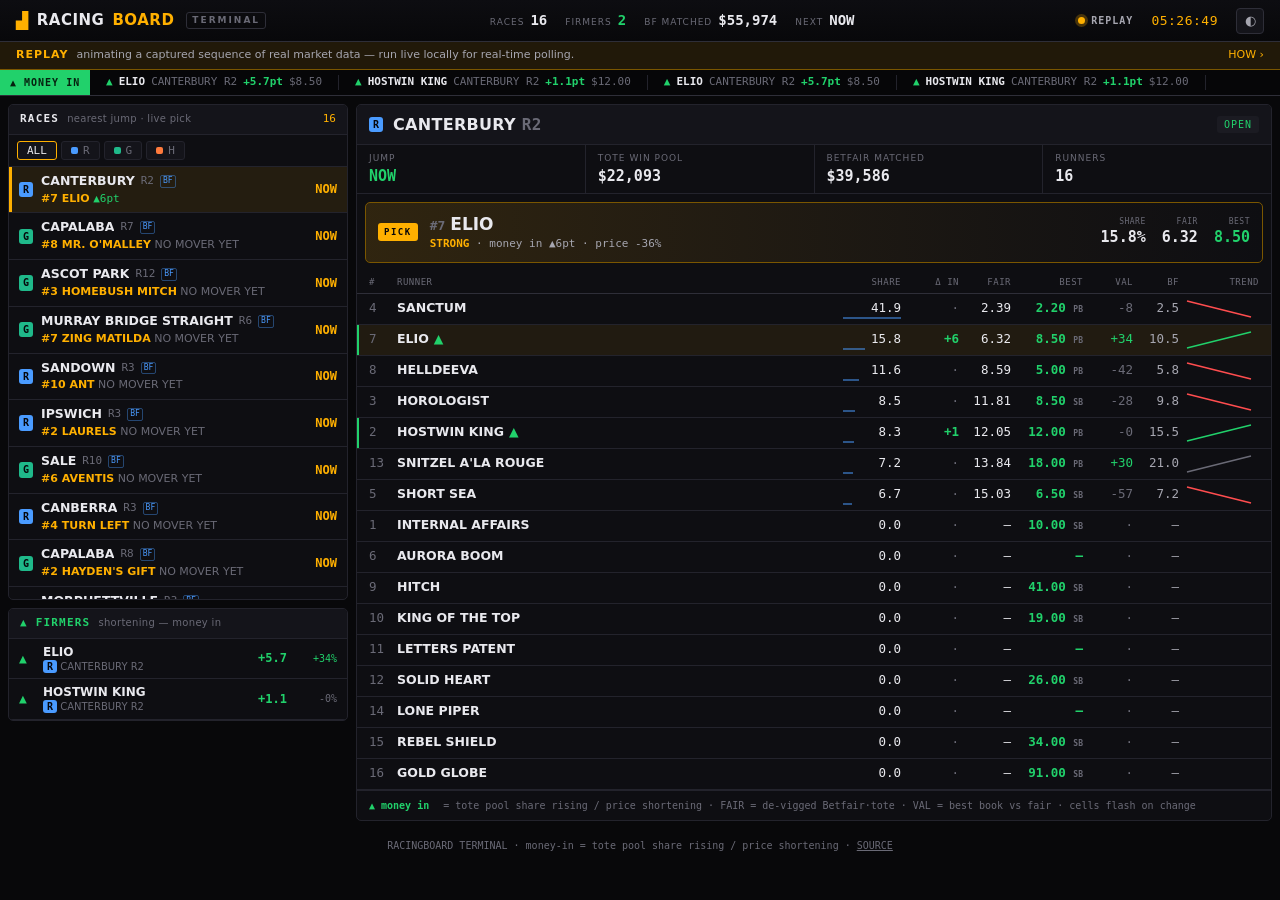
==== docs/index.html @ 8bfb7324 "Bloomberg-terminal redesign: live pick per race, fair price + value, shortening focus - Recommended " ====
<!DOCTYPE html>
<html lang="en">
<head>
  <meta charset="utf-8" />
  <meta name="viewport" content="width=device-width, initial-scale=1" />
  <title>RacingBoard Terminal — live money flow</title>
  <meta name="description" content="Bloomberg-style live terminal for racing money flow — which runners are shortening (money coming in), a recommended pick per race, fair price & value across Sportsbet/Pointsbet/Betfair." />
  <link rel="icon" href="data:image/svg+xml,%3Csvg xmlns='http://www.w3.org/2000/svg' viewBox='0 0 32 32'%3E%3Crect width='32' height='32' rx='6' fill='%230a0a0c'/%3E%3Cpath d='M5 21 L13 13 L18 17 L27 7' stroke='%23ffb000' stroke-width='2.6' fill='none' stroke-linecap='round' stroke-linejoin='round'/%3E%3C/svg%3E" />
  <link rel="stylesheet" href="styles.css" />
</head>
<body>
  <div class="topbar">
    <div class="brand"><span class="logo">▟</span> RACING<span class="accent">BOARD</span><span class="term">TERMINAL</span></div>
    <div class="spacer"></div>
    <span class="stat-inline"><label>RACES</label><b id="s-races">–</b></span>
    <span class="stat-inline"><label>FIRMERS</label><b id="s-firmers" class="up">–</b></span>
    <span class="stat-inline"><label>BF MATCHED</label><b id="s-matched">–</b></span>
    <span class="stat-inline"><label>NEXT</label><b id="s-next">–</b></span>
    <span class="spacer"></span>
    <span class="pill"><span id="conn" class="dot"></span><b id="conn-label">CONNECTING</b></span>
    <span id="clock" class="clock"></span>
    <button id="theme" class="icon-btn" title="Theme">◐</button>
  </div>

  <div id="banner" class="banner">
    <span>REPLAY</span> animating a captured sequence of real market data — run live locally for real-time polling.
    <a href="https://github.com/DanielTomaro13/RacingBoard#run-it-live" target="_blank" rel="noopener">HOW ›</a>
  </div>

  <!-- scrolling tape of runners shortening in price -->
  <div class="tape-wrap"><div class="tape-label">▲ MONEY&nbsp;IN</div><div id="tape" class="tape"></div></div>

  <main>
    <div class="col left">
      <section class="panel">
        <header><h2>RACES</h2><span class="sub">nearest jump · live pick</span><span class="count" id="board-count"></span></header>
        <div class="filters" id="code-filters">
          <button data-code="ALL" class="active">ALL</button>
          <button data-code="R"><i style="background:var(--code-R)"></i>R</button>
          <button data-code="G"><i style="background:var(--code-G)"></i>G</button>
          <button data-code="H"><i style="background:var(--code-H)"></i>H</button>
        </div>
        <div id="board" class="board scroll"></div>
      </section>

      <section class="panel">
        <header><h2 class="up">▲ FIRMERS</h2><span class="sub">shortening — money in</span></header>
        <div id="firmers" class="firmers scroll"></div>
      </section>
    </div>

    <div class="col right">
      <section id="detail" class="panel detail">
        <div class="empty"><div class="big">▟</div>SELECT A RACE</div>
      </section>
    </div>
  </main>

  <div id="tt"></div>
  <footer>RACINGBOARD TERMINAL · money-in = tote pool share rising / price shortening · <a href="https://github.com/DanielTomaro13/RacingBoard" target="_blank" rel="noopener">SOURCE</a></footer>

  <script src="config.js"></script>
  <script src="app.js"></script>
</body>
</html>
---- docs/styles.css ----
/* RacingBoard Terminal — Bloomberg-style dense dark UI.
   money-in (shortening) = green; amber = terminal accent / pick. Numbers mono +
   tabular. Cells flash on change. Code colours keep the validated blue/aqua/orange. */

:root {
  color-scheme: dark;
  --bg: #08080a;
  --panel: #0e0e12;
  --panel2: #14141a;
  --panel3: #1b1b22;
  --line: #23232c;
  --line2: #2e2e38;

  --ink: #e9e9ee;
  --ink2: #a6a6b0;
  --muted: #6a6a76;

  --amber: #ffb000;      /* terminal accent / pick */
  --amber-dim: #7a5600;
  --up: #21d16b;         /* shortening / money in */
  --up-dim: #0f7a3d;
  --down: #ff4d4f;       /* drifting (used sparingly) */
  --down-dim: #7a1e20;

  --code-R: #4a9bff;
  --code-G: #1fb98a;
  --code-H: #ff7a3c;

  --mono: "SF Mono", ui-monospace, "JetBrains Mono", "Roboto Mono", Menlo, monospace;
  --sans: "Inter", system-ui, -apple-system, "Segoe UI", sans-serif;
  --row: 30px;
}

:root[data-theme="light"] {
  color-scheme: light;
  --bg: #ecece6; --panel: #fbfbf9; --panel2: #f2f2ee; --panel3: #e8e8e2;
  --line: #dcdcd4; --line2: #c8c8bf;
  --ink: #16160f; --ink2: #44443c; --muted: #77776c;
  --amber: #b57400; --amber-dim: #e0b566; --up: #0a9f4f; --up-dim: #7ed3a3; --down: #cc2f31;
}

* { box-sizing: border-box; }
html, body { height: 100%; }
body {
  margin: 0; background: var(--bg); color: var(--ink);
  font-family: var(--sans); font-size: 13px; line-height: 1.35;
  -webkit-font-smoothing: antialiased;
}
.mono, b, .num { font-family: var(--mono); font-variant-numeric: tabular-nums; }
.up { color: var(--up); } .down { color: var(--down); } .flatc { color: var(--muted); }

/* ---------- topbar ---------- */
.topbar {
  display: flex; align-items: center; gap: 18px; height: 42px; padding: 0 16px;
  background: linear-gradient(180deg, #0d0d11, var(--bg));
  border-bottom: 1px solid var(--line2); position: sticky; top: 0; z-index: 40;
}
.brand { display: flex; align-items: center; gap: 8px; font-weight: 800; font-size: 15px; letter-spacing: .5px; }
.brand .logo { color: var(--amber); font-size: 16px; }
.brand .accent { color: var(--amber); }
.brand .term { font-size: 9px; letter-spacing: 2px; color: var(--muted); border: 1px solid var(--line2); padding: 1px 5px; border-radius: 3px; margin-left: 4px; }
.spacer { flex: 1; }
.stat-inline { display: flex; align-items: baseline; gap: 6px; font-size: 12px; }
.stat-inline label { font-size: 9px; letter-spacing: 1px; color: var(--muted); }
.stat-inline b { font-family: var(--mono); font-size: 14px; font-weight: 700; }
.pill { display: inline-flex; align-items: center; gap: 6px; font-size: 10px; letter-spacing: 1px; color: var(--ink2); }
.dot { width: 7px; height: 7px; border-radius: 50%; background: var(--down); }
.dot.on { background: var(--up); box-shadow: 0 0 0 3px color-mix(in srgb, var(--up) 25%, transparent); animation: pulse 2s infinite; }
.dot.replay { background: var(--amber); box-shadow: 0 0 0 3px color-mix(in srgb, var(--amber) 25%, transparent); }
@keyframes pulse { 0%,100% { opacity: 1; } 50% { opacity: .4; } }
.clock { font-family: var(--mono); font-size: 13px; color: var(--amber); letter-spacing: .5px; }
.icon-btn { width: 28px; height: 26px; border: 1px solid var(--line2); background: var(--panel2); color: var(--ink2); border-radius: 4px; cursor: pointer; }
.icon-btn:hover { color: var(--ink); }

/* ---------- banner ---------- */
.banner { display: none; align-items: center; gap: 8px; padding: 6px 16px; font-size: 11px; color: var(--ink2);
  background: color-mix(in srgb, var(--amber) 10%, var(--bg)); border-bottom: 1px solid var(--amber-dim); }
.banner.show { display: flex; }
.banner span:first-child { font-weight: 800; letter-spacing: 1px; color: var(--amber); }
.banner a { color: var(--amber); text-decoration: none; margin-left: auto; }

/* ---------- ticker tape ---------- */
.tape-wrap { display: flex; align-items: stretch; height: 26px; background: #060608; border-bottom: 1px solid var(--line2); overflow: hidden; }
.tape-label { display: flex; align-items: center; padding: 0 10px; font-family: var(--mono); font-size: 10px; font-weight: 700; letter-spacing: 1px;
  color: #06210f; background: var(--up); white-space: nowrap; }
.tape { display: flex; align-items: center; white-space: nowrap; will-change: transform; animation: scroll 60s linear infinite; }
.tape:hover { animation-play-state: paused; }
.tape .t { display: inline-flex; align-items: center; gap: 6px; padding: 0 16px; font-family: var(--mono); font-size: 11px; border-right: 1px solid var(--line); cursor: pointer; }
.tape .t .r { color: var(--ink); font-weight: 600; }
.tape .t .v { color: var(--muted); }
.tape .t .d { color: var(--up); font-weight: 700; }
@keyframes scroll { from { transform: translateX(0); } to { transform: translateX(-50%); } }

/* ---------- layout ---------- */
main { display: grid; grid-template-columns: 340px 1fr; gap: 8px; padding: 8px; align-items: start; }
@media (max-width: 1000px) { main { grid-template-columns: 1fr; } }
.col { display: flex; flex-direction: column; gap: 8px; }
.col.left { position: sticky; top: 76px; }
@media (max-width: 1000px) { .col.left { position: static; } }

.panel { background: var(--panel); border: 1px solid var(--line); border-radius: 5px; overflow: hidden; }
.panel > header { display: flex; align-items: baseline; gap: 8px; padding: 7px 11px; background: var(--panel2); border-bottom: 1px solid var(--line); }
.panel > header h2 { margin: 0; font-size: 11px; font-weight: 700; letter-spacing: 1.2px; font-family: var(--mono); }
.panel > header .sub { font-size: 10px; color: var(--muted); letter-spacing: .3px; }
.panel > header .count { margin-left: auto; font-family: var(--mono); font-size: 11px; color: var(--amber); }
.scroll { overflow-y: auto; }
.scroll::-webkit-scrollbar { width: 8px; } .scroll::-webkit-scrollbar-thumb { background: var(--line2); border-radius: 6px; }

/* code chip */
.code { font-family: var(--mono); font-size: 10px; font-weight: 800; padding: 1px 4px; border-radius: 3px; color: #06060a; }
.code.R { background: var(--code-R); } .code.G { background: var(--code-G); } .code.H { background: var(--code-H); }

/* ---------- races board ---------- */
.filters { display: flex; gap: 4px; padding: 6px 8px; border-bottom: 1px solid var(--line); }
.filters button { font-family: var(--mono); font-size: 11px; background: var(--panel2); color: var(--muted); border: 1px solid var(--line); border-radius: 3px; padding: 2px 9px; cursor: pointer; display: inline-flex; align-items: center; gap: 5px; }
.filters button.active { color: var(--ink); border-color: var(--amber); }
.filters button i { width: 7px; height: 7px; border-radius: 2px; }
.board { max-height: 48vh; }
.brow { display: grid; grid-template-columns: auto 1fr auto; gap: 8px; align-items: center; padding: 6px 10px; border-bottom: 1px solid var(--line); cursor: pointer; }
.brow:hover { background: var(--panel2); }
.brow.sel { background: color-mix(in srgb, var(--amber) 9%, var(--panel)); box-shadow: inset 3px 0 0 var(--amber); }
.brow .rv { display: flex; align-items: center; gap: 6px; min-width: 0; }
.brow .rv .venue { font-weight: 700; font-size: 12.5px; white-space: nowrap; overflow: hidden; text-overflow: ellipsis; }
.brow .rv .rno { font-family: var(--mono); font-size: 11px; color: var(--muted); }
.brow .bf { font-family: var(--mono); font-size: 8px; color: var(--code-R); border: 1px solid color-mix(in srgb,var(--code-R) 40%,transparent); padding: 0 2px; border-radius: 2px; }
.brow .pick { font-size: 11px; color: var(--ink2); margin-top: 2px; white-space: nowrap; overflow: hidden; text-overflow: ellipsis; }
.brow .pick .pn { color: var(--amber); font-weight: 600; }
.brow .pick .pd { font-family: var(--mono); color: var(--up); }
.brow .rt { text-align: right; font-family: var(--mono); }
.brow .ttg { font-size: 12px; font-weight: 700; }
.brow .ttg.soon { color: var(--amber); }
.brow .st { font-size: 8px; letter-spacing: .5px; color: var(--muted); }

/* ---------- firmers list ---------- */
.firmers { max-height: 32vh; }
.frow { display: grid; grid-template-columns: 16px 1fr auto auto; gap: 8px; align-items: center; padding: 5px 10px; border-bottom: 1px solid var(--line); cursor: pointer; font-family: var(--mono); }
.frow:hover { background: var(--panel2); }
.frow .ar { color: var(--up); }
.frow .who { font-family: var(--sans); min-width: 0; }
.frow .who .n { font-weight: 600; font-size: 12px; white-space: nowrap; overflow: hidden; text-overflow: ellipsis; }
.frow .who .c { font-size: 10px; color: var(--muted); }
.frow .d { color: var(--up); font-weight: 700; font-size: 12px; text-align: right; }
.frow .v { font-size: 10px; text-align: right; width: 42px; }
.frow .v.pos { color: var(--up); } .frow .v.neg { color: var(--muted); }

/* ---------- detail ---------- */
.detail { min-height: 70vh; }
.empty { color: var(--muted); text-align: center; padding: 90px 0; font-family: var(--mono); letter-spacing: 2px; }
.empty .big { font-size: 44px; color: var(--line2); margin-bottom: 10px; }
.dhead { display: flex; align-items: center; gap: 10px; padding: 9px 12px; background: var(--panel2); border-bottom: 1px solid var(--line); }
.dhead h2 { margin: 0; font-size: 16px; font-weight: 800; letter-spacing: .3px; }
.dhead .rno { font-family: var(--mono); color: var(--muted); }
.dhead .st { margin-left: auto; font-family: var(--mono); font-size: 10px; letter-spacing: 1px; padding: 2px 7px; border-radius: 3px; background: var(--panel3); color: var(--ink2); }
.dhead .st.open { color: var(--up); }

/* metastrip */
.meta { display: flex; gap: 0; border-bottom: 1px solid var(--line); }
.meta .m { flex: 1; padding: 7px 12px; border-right: 1px solid var(--line); }
.meta .m:last-child { border-right: none; }
.meta .m .k { font-size: 9px; letter-spacing: 1px; color: var(--muted); }
.meta .m .v { font-family: var(--mono); font-size: 15px; font-weight: 700; margin-top: 1px; }

/* PICK card */
.pickcard { display: flex; align-items: center; gap: 12px; margin: 8px; padding: 10px 12px; border: 1px solid var(--amber-dim);
  background: linear-gradient(90deg, color-mix(in srgb, var(--amber) 14%, var(--panel)), var(--panel)); border-radius: 5px; }
.pickcard .tag { font-family: var(--mono); font-size: 9px; letter-spacing: 1.5px; color: #06060a; background: var(--amber); padding: 3px 6px; border-radius: 3px; font-weight: 800; }
.pickcard .who { flex: 1; min-width: 0; }
.pickcard .who .n { font-size: 17px; font-weight: 800; }
.pickcard .who .n .sn { font-family: var(--mono); color: var(--muted); font-size: 13px; margin-right: 5px; }
.pickcard .who .why { font-size: 11px; color: var(--ink2); margin-top: 1px; font-family: var(--mono); }
.pickcard .why .conf { color: var(--amber); font-weight: 700; }
.pickcard .nums { display: flex; gap: 16px; font-family: var(--mono); text-align: right; }
.pickcard .nums .c .k { font-size: 8px; color: var(--muted); letter-spacing: .5px; }
.pickcard .nums .c .val { font-size: 15px; font-weight: 700; }

/* runner grid (watchlist) */
.grid { width: 100%; }
.ghead, .grow { display: grid; grid-template-columns: 22px 1fr 58px 52px 46px 66px 44px 40px 74px; gap: 6px; align-items: center; }
.ghead { padding: 5px 12px; font-family: var(--mono); font-size: 9px; letter-spacing: .5px; color: var(--muted); border-bottom: 1px solid var(--line2); position: sticky; top: 0; background: var(--panel); }
.ghead .r { text-align: right; }
.grow { padding: 5px 12px; border-bottom: 1px solid var(--line); font-family: var(--mono); font-size: 12.5px; }
.grow:hover { background: var(--panel2); }
.grow.firm { box-shadow: inset 2px 0 0 var(--up); }
.grow.isPick { background: color-mix(in srgb, var(--amber) 8%, transparent); }
.grow.scr { opacity: .3; }
.grow .num { color: var(--muted); }
.grow .nm { font-family: var(--sans); font-weight: 600; white-space: nowrap; overflow: hidden; text-overflow: ellipsis; display: flex; align-items: center; gap: 5px; }
.grow .nm .sparkc { margin-left: auto; }
.grow .r { text-align: right; }
.grow .share { position: relative; }
.grow .share .bar { position: absolute; left: 0; bottom: -2px; height: 2px; background: var(--code-R); opacity: .5; }
.grow .delta.up { color: var(--up); font-weight: 700; }
.grow .delta.flatc { color: var(--muted); }
.grow .best { color: var(--up); font-weight: 700; }
.grow .best .bk { font-size: 8px; color: var(--muted); }
.grow .val.pos { color: var(--up); } .grow .val.neg { color: var(--muted); }
.grow .bf { color: var(--ink2); }
.spark { width: 68px; height: 20px; display: block; }

/* flash on change */
@keyframes flashUp { from { background: color-mix(in srgb, var(--up) 40%, transparent); } to { background: transparent; } }
@keyframes flashDn { from { background: color-mix(in srgb, var(--down) 35%, transparent); } to { background: transparent; } }
.fUp { animation: flashUp .9s ease-out; } .fDn { animation: flashDn .9s ease-out; }

.legend { display: flex; gap: 14px; flex-wrap: wrap; padding: 8px 12px; font-size: 10px; color: var(--muted); border-top: 1px solid var(--line); font-family: var(--mono); }
.legend b { color: var(--up); }

/* tooltip */
#tt { position: fixed; z-index: 60; pointer-events: none; opacity: 0; transition: opacity .1s; background: var(--panel3); border: 1px solid var(--line2);
  border-radius: 5px; padding: 8px 10px; font-size: 11px; font-family: var(--mono); box-shadow: 0 8px 30px rgba(0,0,0,.6); min-width: 190px; }
#tt.show { opacity: 1; }
#tt .tt-t { font-family: var(--sans); font-weight: 700; margin-bottom: 5px; font-size: 12.5px; }
#tt .tt-r { display: flex; justify-content: space-between; gap: 16px; color: var(--ink2); padding: 1px 0; }
#tt .tt-r b { color: var(--ink); }
#tt .tt-sep { margin: 5px 0 3px; font-size: 9px; letter-spacing: 1px; color: var(--muted); border-top: 1px solid var(--line); padding-top: 4px; }

footer { text-align: center; color: var(--muted); font-size: 10px; font-family: var(--mono); padding: 10px 0 20px; }
footer a { color: var(--muted); }
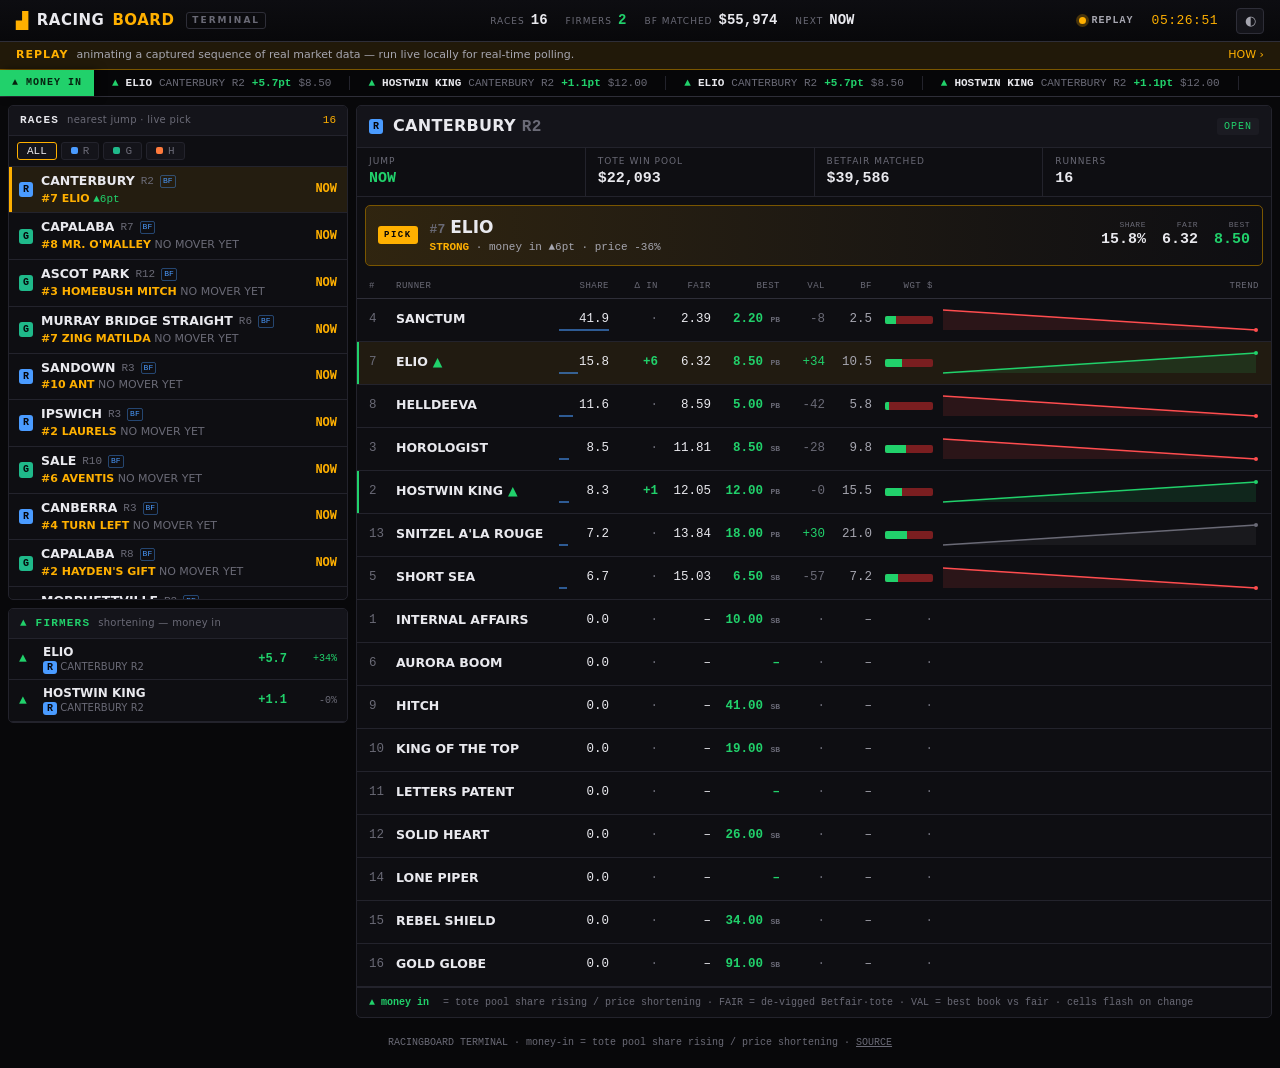
==== commit 4acf8fc7: "UI polish + fast Betfair loop - Dedicated Betfair refresh loop (~3s, batched) — near-real-time excha" ====
--- a/docs/index.html
+++ b/docs/index.html
@@ -28,7 +28,7 @@
   </div>
 
   <!-- scrolling tape of runners shortening in price -->
-  <div class="tape-wrap"><div class="tape-label">▲ MONEY&nbsp;IN</div><div id="tape" class="tape"></div></div>
+  <div class="tape-wrap"><div class="tape-label">▲ MONEY&nbsp;IN</div><div class="tape-track"><div id="tape" class="tape"></div></div></div>
 
   <main>
     <div class="col left">
--- a/docs/styles.css
+++ b/docs/styles.css
@@ -80,12 +80,13 @@
 .banner a { color: var(--amber); text-decoration: none; margin-left: auto; }
 
 /* ---------- ticker tape ---------- */
-.tape-wrap { display: flex; align-items: stretch; height: 26px; background: #060608; border-bottom: 1px solid var(--line2); overflow: hidden; }
-.tape-label { display: flex; align-items: center; padding: 0 10px; font-family: var(--mono); font-size: 10px; font-weight: 700; letter-spacing: 1px;
-  color: #06210f; background: var(--up); white-space: nowrap; }
-.tape { display: flex; align-items: center; white-space: nowrap; will-change: transform; animation: scroll 60s linear infinite; }
+.tape-wrap { display: flex; align-items: stretch; height: 27px; background: #060608; border-bottom: 1px solid var(--line2); }
+.tape-label { display: flex; align-items: center; padding: 0 12px; font-family: var(--mono); font-size: 10px; font-weight: 800; letter-spacing: 1px;
+  color: #06210f; background: var(--up); white-space: nowrap; flex-shrink: 0; position: relative; z-index: 2; box-shadow: 4px 0 8px rgba(0,0,0,.5); }
+.tape-track { flex: 1; overflow: hidden; position: relative; }
+.tape { display: inline-flex; align-items: center; white-space: nowrap; position: absolute; left: 0; top: 0; height: 100%; will-change: transform; animation: scroll 70s linear infinite; }
 .tape:hover { animation-play-state: paused; }
-.tape .t { display: inline-flex; align-items: center; gap: 6px; padding: 0 16px; font-family: var(--mono); font-size: 11px; border-right: 1px solid var(--line); cursor: pointer; }
+.tape .t { display: inline-flex; align-items: center; gap: 7px; padding: 0 18px; font-family: var(--mono); font-size: 11px; border-right: 1px solid var(--line); cursor: pointer; }
 .tape .t .r { color: var(--ink); font-weight: 600; }
 .tape .t .v { color: var(--muted); }
 .tape .t .d { color: var(--up); font-weight: 700; }
@@ -173,29 +174,32 @@
 .pickcard .nums .c .k { font-size: 8px; color: var(--muted); letter-spacing: .5px; }
 .pickcard .nums .c .val { font-size: 15px; font-weight: 700; }
 
-/* runner grid (watchlist) */
+/* runner grid (watchlist) — runner sized to names, TREND takes the rest */
 .grid { width: 100%; }
-.ghead, .grow { display: grid; grid-template-columns: 22px 1fr 58px 52px 46px 66px 44px 40px 74px; gap: 6px; align-items: center; }
-.ghead { padding: 5px 12px; font-family: var(--mono); font-size: 9px; letter-spacing: .5px; color: var(--muted); border-bottom: 1px solid var(--line2); position: sticky; top: 0; background: var(--panel); }
+.ghead, .grow { display: grid; grid-template-columns: 20px 156px 50px 42px 46px 62px 38px 40px 54px minmax(130px, 1fr); gap: 7px; align-items: center; }
+.ghead { padding: 6px 12px; font-family: var(--mono); font-size: 9px; letter-spacing: .5px; color: var(--muted); border-bottom: 1px solid var(--line2); position: sticky; top: 0; background: var(--panel); z-index: 1; }
 .ghead .r { text-align: right; }
-.grow { padding: 5px 12px; border-bottom: 1px solid var(--line); font-family: var(--mono); font-size: 12.5px; }
+.grow { padding: 8px 12px; border-bottom: 1px solid var(--line); font-family: var(--mono); font-size: 12.5px; }
 .grow:hover { background: var(--panel2); }
 .grow.firm { box-shadow: inset 2px 0 0 var(--up); }
 .grow.isPick { background: color-mix(in srgb, var(--amber) 8%, transparent); }
 .grow.scr { opacity: .3; }
 .grow .num { color: var(--muted); }
 .grow .nm { font-family: var(--sans); font-weight: 600; white-space: nowrap; overflow: hidden; text-overflow: ellipsis; display: flex; align-items: center; gap: 5px; }
-.grow .nm .sparkc { margin-left: auto; }
 .grow .r { text-align: right; }
 .grow .share { position: relative; }
-.grow .share .bar { position: absolute; left: 0; bottom: -2px; height: 2px; background: var(--code-R); opacity: .5; }
+.grow .share .bar { position: absolute; left: 0; bottom: -3px; height: 2px; background: var(--code-R); opacity: .55; }
 .grow .delta.up { color: var(--up); font-weight: 700; }
 .grow .delta.flatc { color: var(--muted); }
 .grow .best { color: var(--up); font-weight: 700; }
 .grow .best .bk { font-size: 8px; color: var(--muted); }
 .grow .val.pos { color: var(--up); } .grow .val.neg { color: var(--muted); }
 .grow .bf { color: var(--ink2); }
-.spark { width: 68px; height: 20px; display: block; }
+/* weight of $ — split back(green)/lay(red) pressure bar */
+.womcell { display: flex; justify-content: flex-end; }
+.womb { width: 48px; height: 8px; border-radius: 2px; overflow: hidden; background: var(--down-dim); display: flex; }
+.womb b { display: block; height: 100%; background: var(--up); }
+.spark { width: 100%; height: 26px; display: block; }
 
 /* flash on change */
 @keyframes flashUp { from { background: color-mix(in srgb, var(--up) 40%, transparent); } to { background: transparent; } }
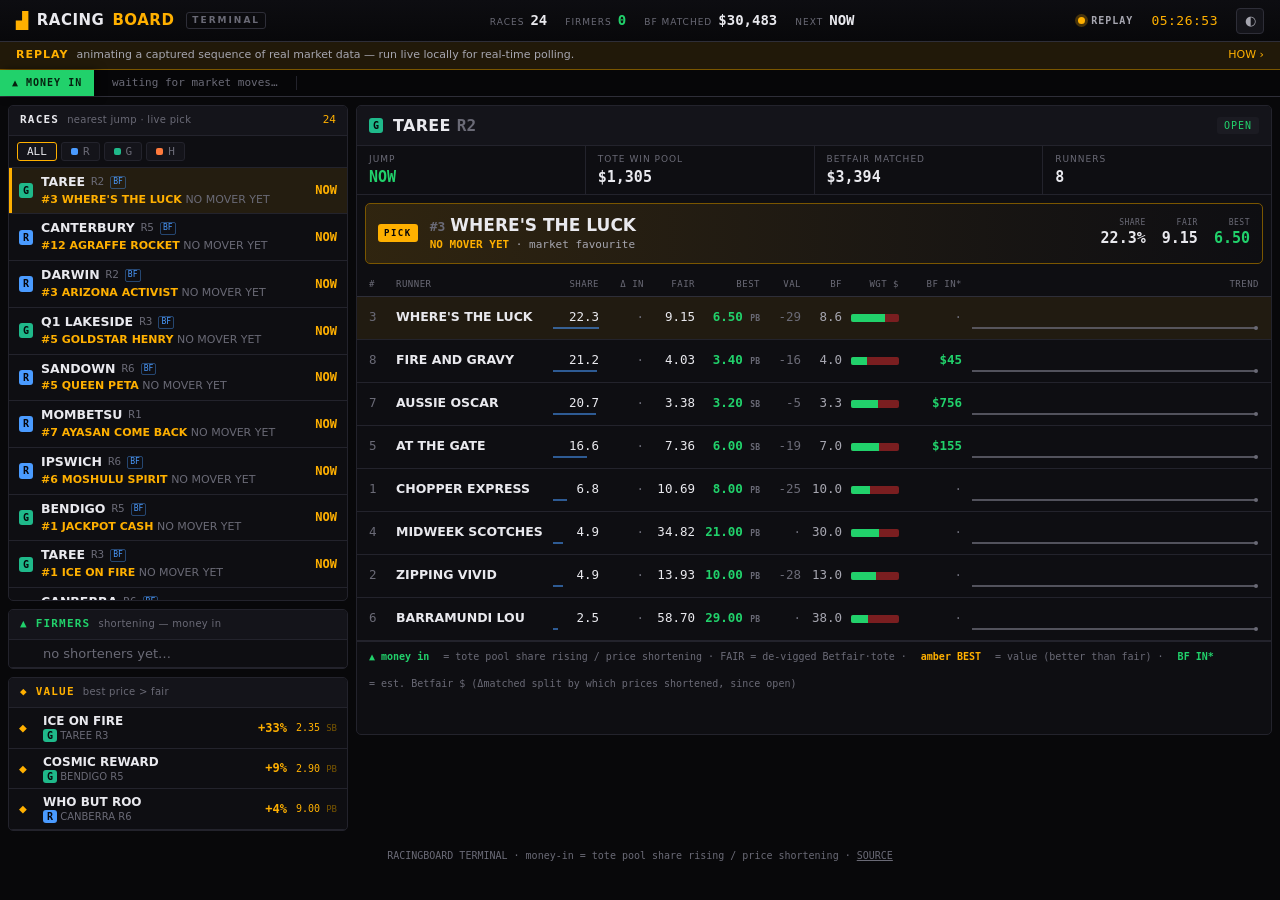
==== commit 9f5788b1: "Add VALUE panel: runners whose best book price beats fair, ranked by edge Co-Authored-By: Claude Opu" ====
--- a/docs/index.html
+++ b/docs/index.html
@@ -47,6 +47,11 @@
         <header><h2 class="up">▲ FIRMERS</h2><span class="sub">shortening — money in</span></header>
         <div id="firmers" class="firmers scroll"></div>
       </section>
+
+      <section class="panel">
+        <header><h2 class="amberh">◆ VALUE</h2><span class="sub">best price &gt; fair</span></header>
+        <div id="value" class="firmers scroll"></div>
+      </section>
     </div>
 
     <div class="col right">
--- a/docs/styles.css
+++ b/docs/styles.css
@@ -143,6 +143,9 @@
 .frow .d { color: var(--up); font-weight: 700; font-size: 12px; text-align: right; }
 .frow .v { font-size: 10px; text-align: right; width: 42px; }
 .frow .v.pos { color: var(--up); } .frow .v.neg { color: var(--muted); }
+.panel > header h2.amberh { color: var(--amber); }
+.frow .amber { color: var(--amber); }
+.frow .v.amber .bk { color: var(--amber-dim); font-size: 9px; }
 
 /* ---------- detail ---------- */
 .detail { min-height: 70vh; }
@@ -176,7 +179,7 @@
 
 /* runner grid (watchlist) — runner sized to names, TREND takes the rest */
 .grid { width: 100%; }
-.ghead, .grow { display: grid; grid-template-columns: 20px 156px 50px 42px 46px 62px 38px 40px 54px minmax(130px, 1fr); gap: 7px; align-items: center; }
+.ghead, .grow { display: grid; grid-template-columns: 20px 150px 46px 38px 44px 58px 34px 34px 50px 56px minmax(110px, 1fr); gap: 7px; align-items: center; }
 .ghead { padding: 6px 12px; font-family: var(--mono); font-size: 9px; letter-spacing: .5px; color: var(--muted); border-bottom: 1px solid var(--line2); position: sticky; top: 0; background: var(--panel); z-index: 1; }
 .ghead .r { text-align: right; }
 .grow { padding: 8px 12px; border-bottom: 1px solid var(--line); font-family: var(--mono); font-size: 12.5px; }
@@ -192,9 +195,14 @@
 .grow .delta.up { color: var(--up); font-weight: 700; }
 .grow .delta.flatc { color: var(--muted); }
 .grow .best { color: var(--up); font-weight: 700; }
+/* value: best book price is longer than fair — a genuine overlay */
+.grow .best.value { color: var(--amber); font-weight: 800; background: color-mix(in srgb, var(--amber) 18%, transparent); border-radius: 3px; box-shadow: inset 0 0 0 1px var(--amber-dim); }
+.grow .best.value .bk { color: var(--amber-dim); }
 .grow .best .bk { font-size: 8px; color: var(--muted); }
 .grow .val.pos { color: var(--up); } .grow .val.neg { color: var(--muted); }
 .grow .bf { color: var(--ink2); }
+.grow .bfin { color: var(--up); font-weight: 700; }
+.grow .bfin.z { color: var(--muted); font-weight: 400; }
 /* weight of $ — split back(green)/lay(red) pressure bar */
 .womcell { display: flex; justify-content: flex-end; }
 .womb { width: 48px; height: 8px; border-radius: 2px; overflow: hidden; background: var(--down-dim); display: flex; }
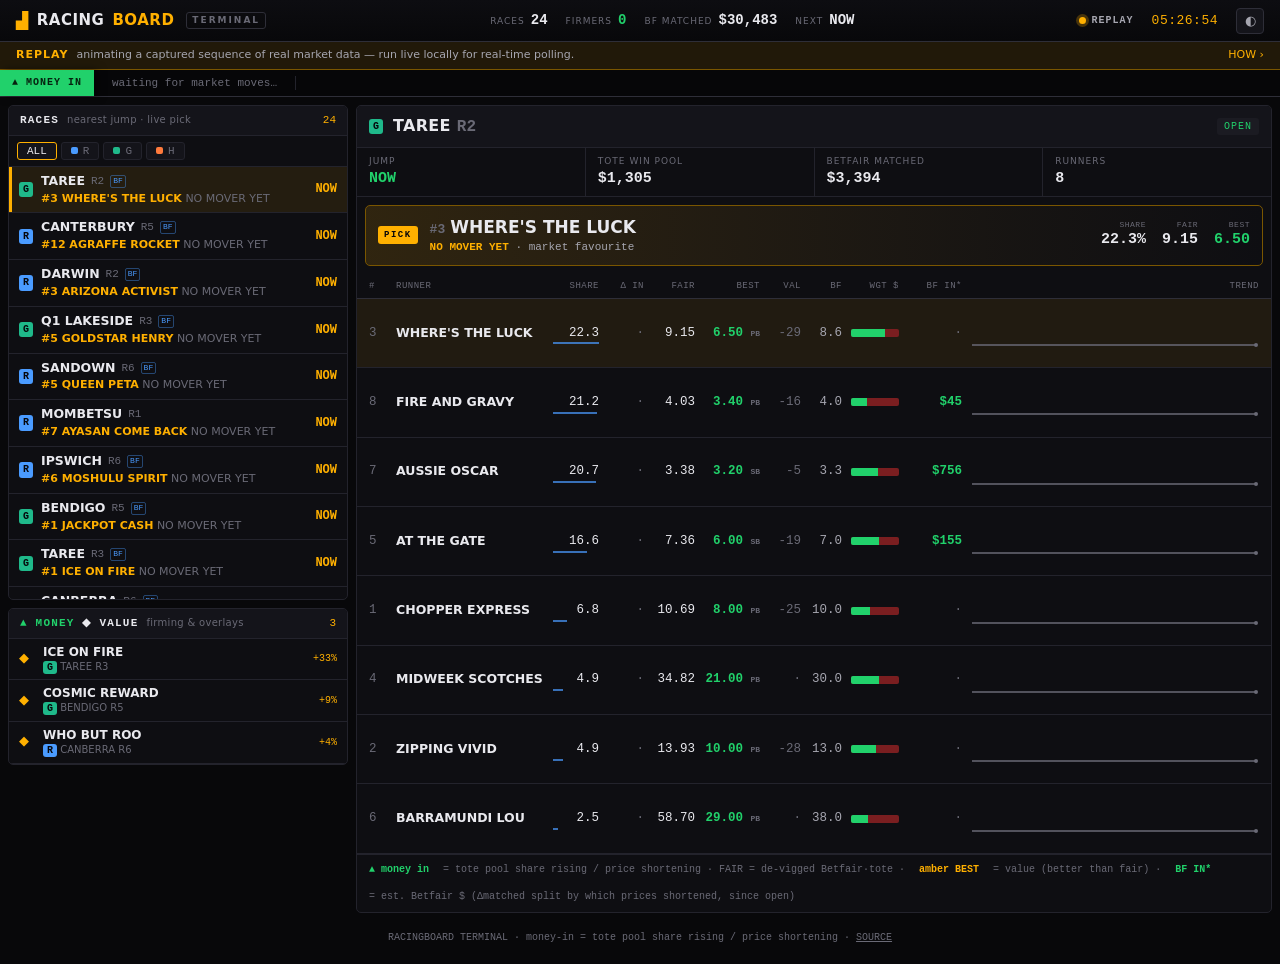
==== commit 77694e48: "Merge firmers+value into one panel; direction-colour share bar; fill detail height - One "MONEY / VA" ====
--- a/docs/index.html
+++ b/docs/index.html
@@ -44,13 +44,8 @@
       </section>
 
       <section class="panel">
-        <header><h2 class="up">▲ FIRMERS</h2><span class="sub">shortening — money in</span></header>
-        <div id="firmers" class="firmers scroll"></div>
-      </section>
-
-      <section class="panel">
-        <header><h2 class="amberh">◆ VALUE</h2><span class="sub">best price &gt; fair</span></header>
-        <div id="value" class="firmers scroll"></div>
+        <header><h2><span class="up">▲ MONEY</span> <span class="amberh">◆ VALUE</span></h2><span class="sub">firming &amp; overlays</span><span class="count" id="signals-count"></span></header>
+        <div id="signals" class="firmers scroll"></div>
       </section>
     </div>
 
--- a/docs/styles.css
+++ b/docs/styles.css
@@ -146,9 +146,12 @@
 .panel > header h2.amberh { color: var(--amber); }
 .frow .amber { color: var(--amber); }
 .frow .v.amber .bk { color: var(--amber-dim); font-size: 9px; }
+/* a runner that is BOTH firming and value — the standout */
+.frow.both { box-shadow: inset 2px 0 0 var(--amber); background: color-mix(in srgb, var(--amber) 7%, transparent); }
 
 /* ---------- detail ---------- */
-.detail { min-height: 70vh; }
+/* fill the viewport height so the runner grid stretches — no blank at the bottom */
+.detail { display: flex; flex-direction: column; min-height: calc(100vh - 92px); }
 .empty { color: var(--muted); text-align: center; padding: 90px 0; font-family: var(--mono); letter-spacing: 2px; }
 .empty .big { font-size: 44px; color: var(--line2); margin-bottom: 10px; }
 .dhead { display: flex; align-items: center; gap: 10px; padding: 9px 12px; background: var(--panel2); border-bottom: 1px solid var(--line); }
@@ -177,12 +180,13 @@
 .pickcard .nums .c .k { font-size: 8px; color: var(--muted); letter-spacing: .5px; }
 .pickcard .nums .c .val { font-size: 15px; font-weight: 700; }
 
-/* runner grid (watchlist) — runner sized to names, TREND takes the rest */
-.grid { width: 100%; }
+/* runner grid (watchlist) — runner sized to names, TREND takes the rest.
+   grid flex-fills the detail panel so rows stretch to remove blank space. */
+.grid { width: 100%; flex: 1; display: flex; flex-direction: column; }
 .ghead, .grow { display: grid; grid-template-columns: 20px 150px 46px 38px 44px 58px 34px 34px 50px 56px minmax(110px, 1fr); gap: 7px; align-items: center; }
-.ghead { padding: 6px 12px; font-family: var(--mono); font-size: 9px; letter-spacing: .5px; color: var(--muted); border-bottom: 1px solid var(--line2); position: sticky; top: 0; background: var(--panel); z-index: 1; }
+.ghead { flex: 0 0 auto; padding: 6px 12px; font-family: var(--mono); font-size: 9px; letter-spacing: .5px; color: var(--muted); border-bottom: 1px solid var(--line2); position: sticky; top: 0; background: var(--panel); z-index: 1; }
 .ghead .r { text-align: right; }
-.grow { padding: 8px 12px; border-bottom: 1px solid var(--line); font-family: var(--mono); font-size: 12.5px; }
+.grow { flex: 1 1 0; min-height: 38px; padding: 8px 12px; border-bottom: 1px solid var(--line); font-family: var(--mono); font-size: 12.5px; }
 .grow:hover { background: var(--panel2); }
 .grow.firm { box-shadow: inset 2px 0 0 var(--up); }
 .grow.isPick { background: color-mix(in srgb, var(--amber) 8%, transparent); }
@@ -191,7 +195,9 @@
 .grow .nm { font-family: var(--sans); font-weight: 600; white-space: nowrap; overflow: hidden; text-overflow: ellipsis; display: flex; align-items: center; gap: 5px; }
 .grow .r { text-align: right; }
 .grow .share { position: relative; }
-.grow .share .bar { position: absolute; left: 0; bottom: -3px; height: 2px; background: var(--code-R); opacity: .55; }
+.grow .share .bar { position: absolute; left: 0; bottom: -3px; height: 2px; background: var(--code-R); opacity: .7; }
+.grow .share .bar.up { background: var(--up); }   /* firming */
+.grow .share .bar.dn { background: var(--down); } /* drifting */
 .grow .delta.up { color: var(--up); font-weight: 700; }
 .grow .delta.flatc { color: var(--muted); }
 .grow .best { color: var(--up); font-weight: 700; }
@@ -207,7 +213,7 @@
 .womcell { display: flex; justify-content: flex-end; }
 .womb { width: 48px; height: 8px; border-radius: 2px; overflow: hidden; background: var(--down-dim); display: flex; }
 .womb b { display: block; height: 100%; background: var(--up); }
-.spark { width: 100%; height: 26px; display: block; }
+.spark { width: 100%; height: 30px; display: block; align-self: center; }
 
 /* flash on change */
 @keyframes flashUp { from { background: color-mix(in srgb, var(--up) 40%, transparent); } to { background: transparent; } }
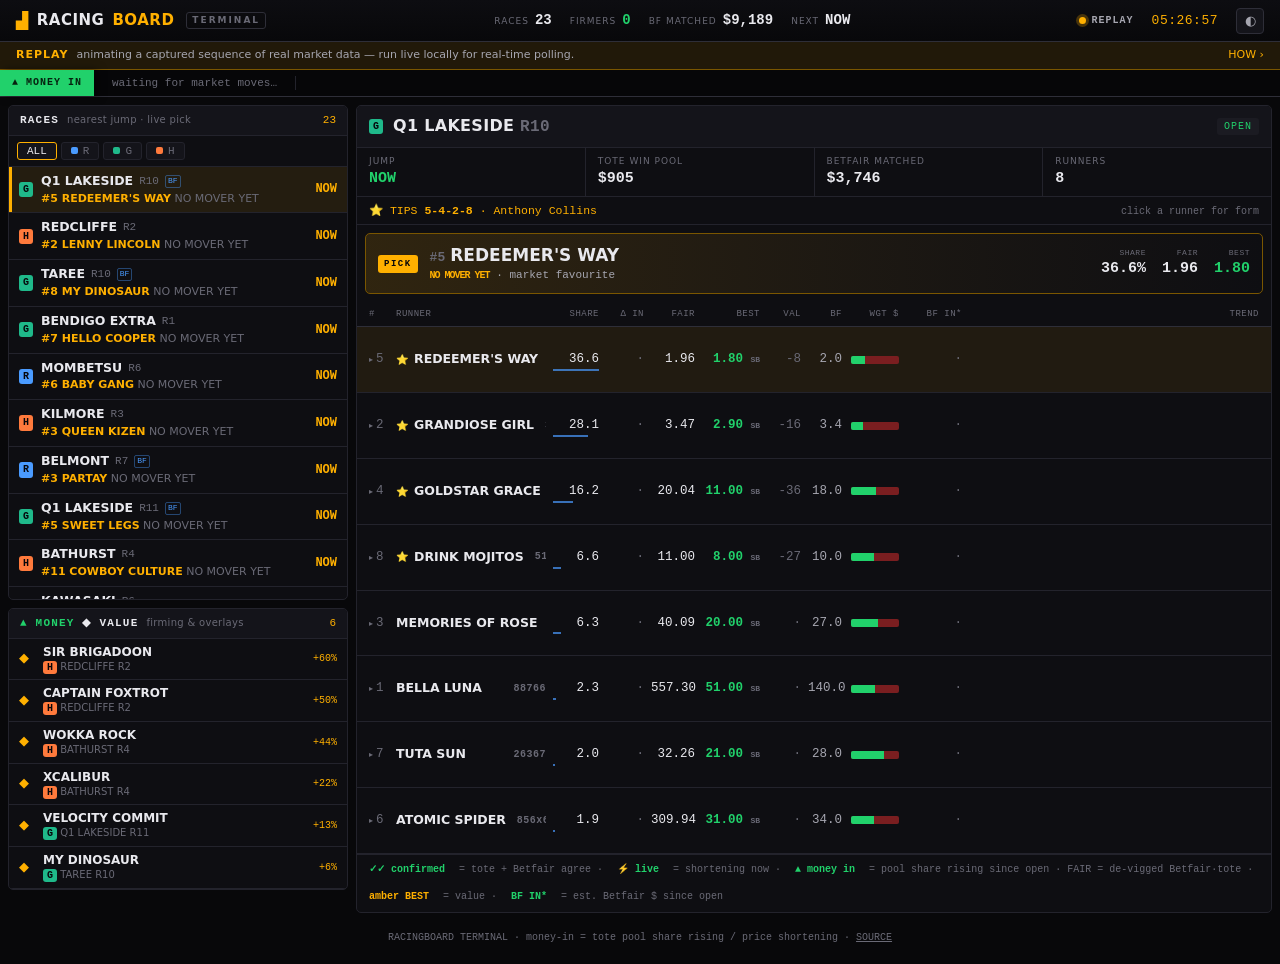
==== commit d29a06be: "Review fixes + cross-source confirmation, results, and reliability hardening Features: - ✓✓ Cross-so" ====
--- a/docs/index.html
+++ b/docs/index.html
@@ -56,7 +56,6 @@
     </div>
   </main>
 
-  <div id="tt"></div>
   <footer>RACINGBOARD TERMINAL · money-in = tote pool share rising / price shortening · <a href="https://github.com/DanielTomaro13/RacingBoard" target="_blank" rel="noopener">SOURCE</a></footer>
 
   <script src="config.js"></script>
--- a/docs/styles.css
+++ b/docs/styles.css
@@ -179,6 +179,28 @@
 .pickcard .nums { display: flex; gap: 16px; font-family: var(--mono); text-align: right; }
 .pickcard .nums .c .k { font-size: 8px; color: var(--muted); letter-spacing: .5px; }
 .pickcard .nums .c .val { font-size: 15px; font-weight: 700; }
+
+/* race info bar — tipster picks + preview comment */
+.raceinfo { display: flex; align-items: baseline; gap: 14px; padding: 6px 12px; border-bottom: 1px solid var(--line); font-size: 11.5px; }
+.raceinfo .tips { color: var(--amber); white-space: nowrap; font-family: var(--mono); }
+.raceinfo .tips b { color: var(--amber); }
+.raceinfo .hint { margin-left: auto; color: var(--muted); font-size: 10px; font-family: var(--mono); }
+.grow .nm .star { font-size: 10px; margin-right: 1px; }
+.grow .nm .l5 { font-family: var(--mono); font-size: 10px; color: var(--muted); margin-left: auto; padding-left: 6px; letter-spacing: .5px; }
+.grow .num .chev { color: var(--muted); font-size: 8px; margin-right: 3px; }
+
+/* runner dropdown (click to expand) */
+.grow { cursor: pointer; }
+.grow.exp { background: var(--panel3); box-shadow: inset 2px 0 0 var(--amber); }
+.growexp { background: var(--panel3); border-bottom: 1px solid var(--line2); padding: 12px 16px 14px 34px; animation: expand .14s ease-out; }
+@keyframes expand { from { opacity: 0; transform: translateY(-3px); } to { opacity: 1; transform: none; } }
+.exp-comment { font-family: var(--sans); font-style: italic; color: var(--ink); font-size: 13px; line-height: 1.55; margin-bottom: 12px; max-width: 920px; }
+.exp-comment.muted { color: var(--muted); font-style: normal; }
+.exp-sec { font-family: var(--mono); font-size: 9px; letter-spacing: 1px; color: var(--muted); margin: 4px 0 6px; }
+.exp-sec + .exp-grid { margin-bottom: 12px; }
+.exp-grid { display: grid; grid-template-columns: repeat(auto-fill, minmax(140px, 1fr)); gap: 9px 18px; max-width: 920px; }
+.exp-cell label { display: block; font-family: var(--mono); font-size: 9px; letter-spacing: .5px; color: var(--muted); margin-bottom: 1px; }
+.exp-cell b { font-family: var(--mono); font-size: 12.5px; font-weight: 600; }
 
 /* runner grid (watchlist) — runner sized to names, TREND takes the rest.
    grid flex-fills the detail panel so rows stretch to remove blank space. */
@@ -219,6 +241,27 @@
 @keyframes flashUp { from { background: color-mix(in srgb, var(--up) 40%, transparent); } to { background: transparent; } }
 @keyframes flashDn { from { background: color-mix(in srgb, var(--down) 35%, transparent); } to { background: transparent; } }
 .fUp { animation: flashUp .9s ease-out; } .fDn { animation: flashDn .9s ease-out; }
+/* live steam — moving right now */
+.live-mark { color: var(--up); animation: livepulse 1.15s ease-in-out infinite; display: inline-block; }
+@keyframes livepulse { 0%,100% { opacity: 1; transform: scale(1); } 50% { opacity: .35; transform: scale(1.25); } }
+.grow.live { box-shadow: inset 2px 0 0 var(--up), 0 0 0 1px color-mix(in srgb, var(--up) 22%, transparent); }
+.frow.live .n::after { content: " ⚡"; color: var(--up); }
+
+/* cross-source confirmation — tote + Betfair agree */
+.conf { color: var(--up); font-weight: 800; font-size: 10px; letter-spacing: -1px; }
+.grow.confd { box-shadow: inset 3px 0 0 var(--up); background: color-mix(in srgb, var(--up) 5%, transparent); }
+.pickcard.confd { border-color: var(--up); background: linear-gradient(90deg, color-mix(in srgb, var(--up) 16%, var(--panel)), var(--panel)); }
+.pickcard.confd .tag { background: var(--up); }
+
+/* finishing-position badges + result bar */
+.pos { display: inline-grid; place-items: center; width: 16px; height: 16px; border-radius: 50%; font-size: 9px; font-weight: 800; color: #06060a; }
+.pos.p1 { background: #ffd54a; } .pos.p2 { background: #c9cdd4; } .pos.p3 { background: #d9925a; } .pos.p4 { background: var(--muted); }
+.resultbar { display: flex; align-items: center; gap: 16px; padding: 8px 12px; background: color-mix(in srgb, var(--up) 8%, var(--panel2)); border-bottom: 1px solid var(--line); font-family: var(--mono); font-size: 12px; flex-wrap: wrap; }
+.resultbar .flag { font-weight: 800; color: var(--up); letter-spacing: .5px; }
+.resultbar .pl { color: var(--ink2); }
+.resultbar .pl b { margin-right: 4px; }
+.resultbar .pl b.p1 { color: #ffd54a; } .resultbar .pl b.p2 { color: #c9cdd4; } .resultbar .pl b.p3 { color: #d9925a; } .resultbar .pl b.p4 { color: var(--muted); }
+.brow .won { color: var(--up); font-weight: 700; font-family: var(--mono); }
 
 .legend { display: flex; gap: 14px; flex-wrap: wrap; padding: 8px 12px; font-size: 10px; color: var(--muted); border-top: 1px solid var(--line); font-family: var(--mono); }
 .legend b { color: var(--up); }
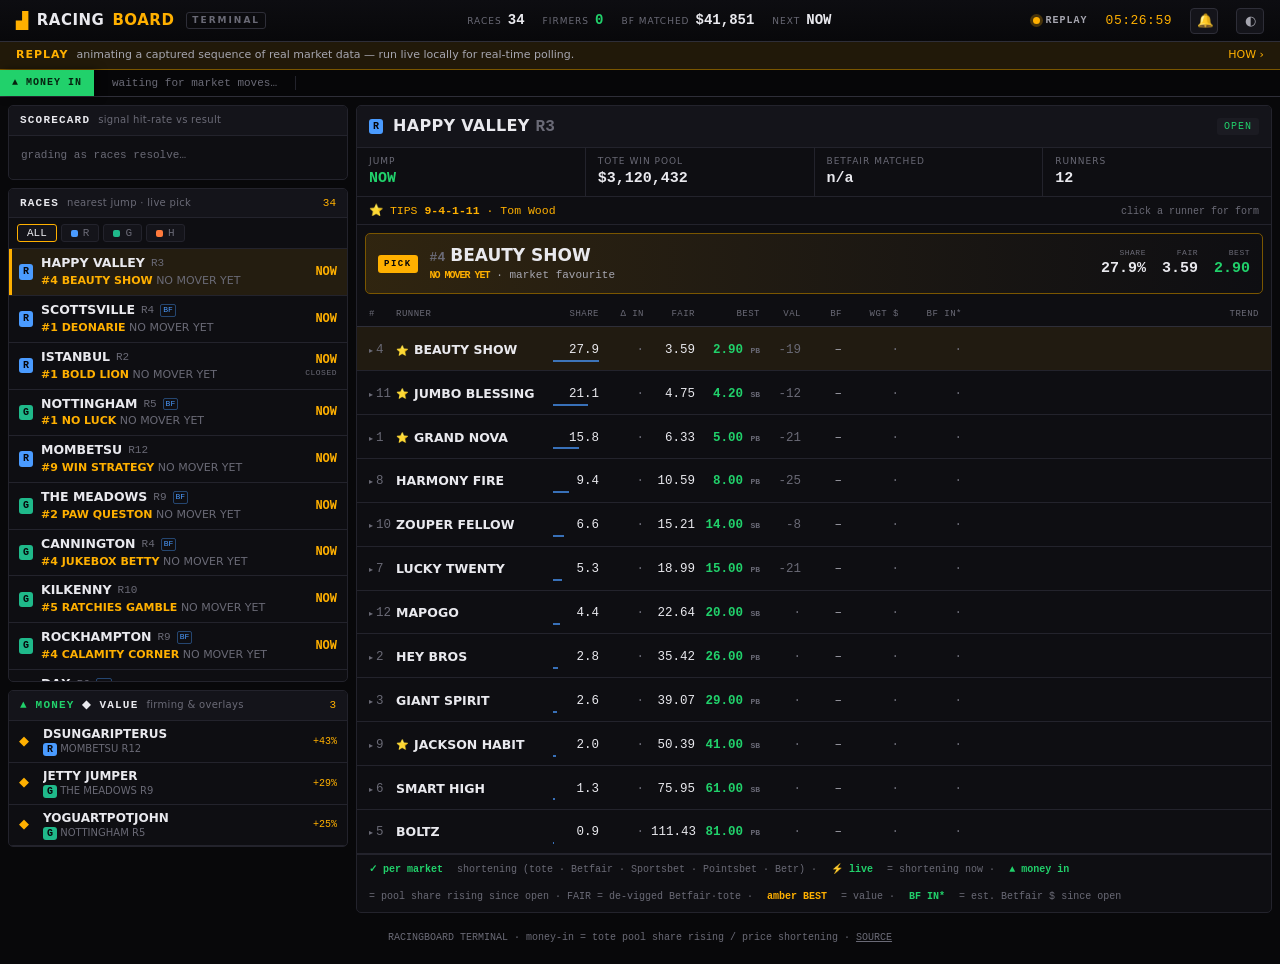
==== commit c81c73d3: "Add signal scorecard, expert best-bets, and strong-steam alerts - Scorecard: grade the pick / ✓-conf" ====
--- a/docs/index.html
+++ b/docs/index.html
@@ -19,6 +19,7 @@
     <span class="spacer"></span>
     <span class="pill"><span id="conn" class="dot"></span><b id="conn-label">CONNECTING</b></span>
     <span id="clock" class="clock"></span>
+    <button id="alerts" class="icon-btn" title="Alert on strong steam (✓✓✓+)">🔔</button>
     <button id="theme" class="icon-btn" title="Theme">◐</button>
   </div>
 
@@ -32,6 +33,11 @@
 
   <main>
     <div class="col left">
+      <section class="panel">
+        <header><h2>SCORECARD</h2><span class="sub">signal hit-rate vs result</span><span class="count" id="score-races"></span></header>
+        <div id="scores" class="scores"></div>
+      </section>
+
       <section class="panel">
         <header><h2>RACES</h2><span class="sub">nearest jump · live pick</span><span class="count" id="board-count"></span></header>
         <div class="filters" id="code-filters">
--- a/docs/styles.css
+++ b/docs/styles.css
@@ -71,6 +71,8 @@
 .clock { font-family: var(--mono); font-size: 13px; color: var(--amber); letter-spacing: .5px; }
 .icon-btn { width: 28px; height: 26px; border: 1px solid var(--line2); background: var(--panel2); color: var(--ink2); border-radius: 4px; cursor: pointer; }
 .icon-btn:hover { color: var(--ink); }
+.icon-btn.on { border-color: var(--amber); box-shadow: 0 0 0 2px color-mix(in srgb, var(--amber) 25%, transparent); }
+.grow .nm .bestbet { font-size: 10px; margin-right: 1px; }
 
 /* ---------- banner ---------- */
 .banner { display: none; align-items: center; gap: 8px; padding: 6px 16px; font-size: 11px; color: var(--ink2);
@@ -78,6 +80,19 @@
 .banner.show { display: flex; }
 .banner span:first-child { font-weight: 800; letter-spacing: 1px; color: var(--amber); }
 .banner a { color: var(--amber); text-decoration: none; margin-left: auto; }
+
+/* ---------- scorecard ---------- */
+.scores { padding: 4px 10px 8px; }
+.noscore { color: var(--muted); font-family: var(--mono); font-size: 11px; padding: 8px 2px; }
+.scoretbl { width: 100%; border-collapse: collapse; font-family: var(--mono); font-size: 12px; font-variant-numeric: tabular-nums; }
+.scoretbl th { font-size: 8.5px; letter-spacing: .5px; color: var(--muted); text-align: right; padding: 2px 4px; font-weight: 400; }
+.scoretbl th:first-child { text-align: left; }
+.scoretbl td { text-align: right; padding: 3px 4px; border-top: 1px solid var(--line); }
+.scoretbl td:first-child { text-align: left; color: var(--ink2); font-family: var(--sans); font-size: 11px; letter-spacing: .3px; }
+.scoretbl td .sn { color: var(--muted); font-size: 9px; }
+.scoretbl .mut { color: var(--muted); }
+.scoretbl .up { color: var(--up); font-weight: 700; }
+.scoretbl .down { color: var(--down); }
 
 /* ---------- ticker tape ---------- */
 .tape-wrap { display: flex; align-items: stretch; height: 27px; background: #060608; border-bottom: 1px solid var(--line2); }
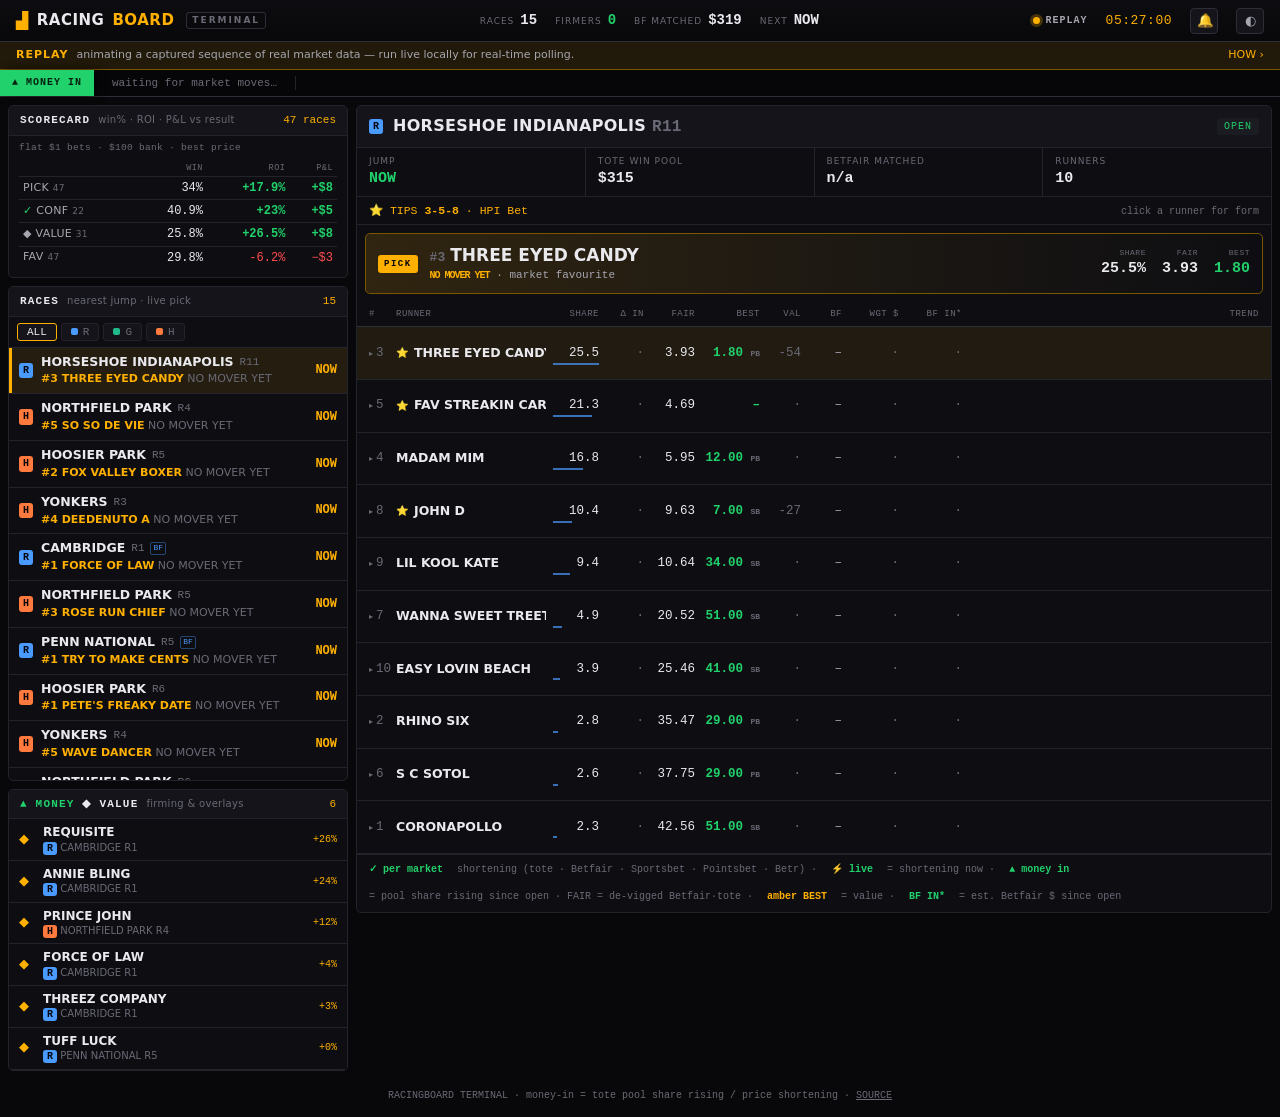
==== commit 285ada11: "Scorecard: add flat-stake ROI + P&L on a $100 bankroll Each signal (pick / ✓ confirmed / value / fav" ====
--- a/docs/index.html
+++ b/docs/index.html
@@ -34,7 +34,7 @@
   <main>
     <div class="col left">
       <section class="panel">
-        <header><h2>SCORECARD</h2><span class="sub">signal hit-rate vs result</span><span class="count" id="score-races"></span></header>
+        <header><h2>SCORECARD</h2><span class="sub">win% · ROI · P&amp;L vs result</span><span class="count" id="score-races"></span></header>
         <div id="scores" class="scores"></div>
       </section>
 
--- a/docs/styles.css
+++ b/docs/styles.css
@@ -84,6 +84,7 @@
 /* ---------- scorecard ---------- */
 .scores { padding: 4px 10px 8px; }
 .noscore { color: var(--muted); font-family: var(--mono); font-size: 11px; padding: 8px 2px; }
+.bankline { font-family: var(--mono); font-size: 9.5px; color: var(--muted); padding: 2px 0 6px; letter-spacing: .3px; }
 .scoretbl { width: 100%; border-collapse: collapse; font-family: var(--mono); font-size: 12px; font-variant-numeric: tabular-nums; }
 .scoretbl th { font-size: 8.5px; letter-spacing: .5px; color: var(--muted); text-align: right; padding: 2px 4px; font-weight: 400; }
 .scoretbl th:first-child { text-align: left; }
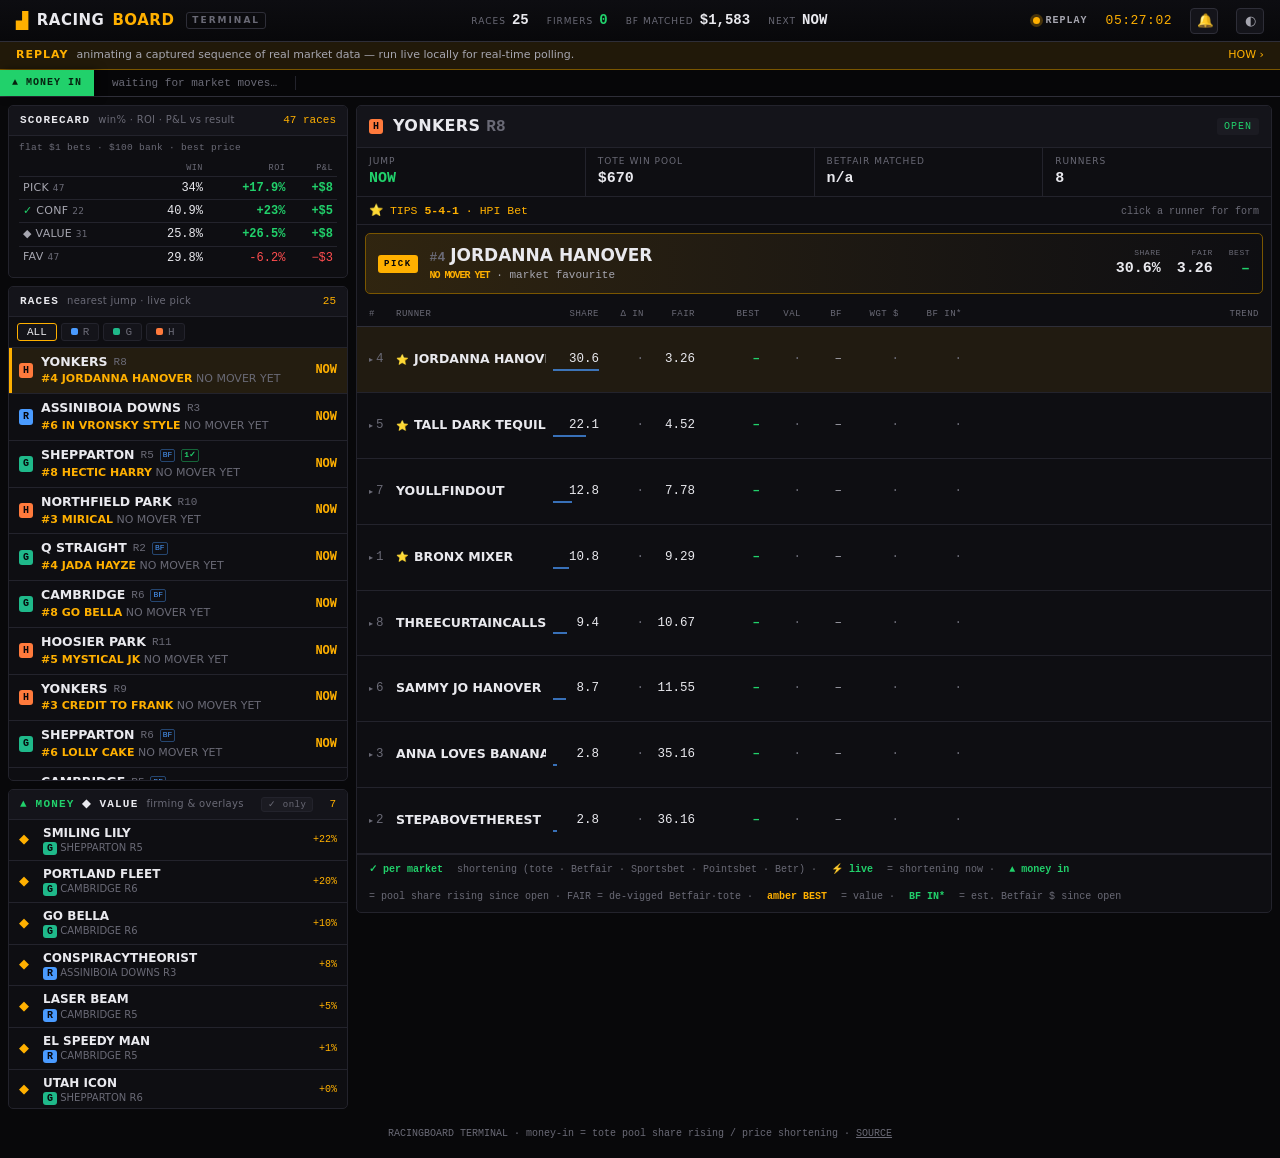
==== commit 9081fdcc: "Make confirmed runners easier to find: per-race count + "confirmed only" filter - Board rows show an" ====
--- a/docs/index.html
+++ b/docs/index.html
@@ -50,7 +50,7 @@
       </section>
 
       <section class="panel">
-        <header><h2><span class="up">▲ MONEY</span> <span class="amberh">◆ VALUE</span></h2><span class="sub">firming &amp; overlays</span><span class="count" id="signals-count"></span></header>
+        <header><h2><span class="up">▲ MONEY</span> <span class="amberh">◆ VALUE</span></h2><span class="sub">firming &amp; overlays</span><button id="conf-filter" class="mini-toggle" title="Show only confirmed (2+ markets)">✓ only</button><span class="count" id="signals-count"></span></header>
         <div id="signals" class="firmers scroll"></div>
       </section>
     </div>
--- a/docs/styles.css
+++ b/docs/styles.css
@@ -132,6 +132,11 @@
 .filters button { font-family: var(--mono); font-size: 11px; background: var(--panel2); color: var(--muted); border: 1px solid var(--line); border-radius: 3px; padding: 2px 9px; cursor: pointer; display: inline-flex; align-items: center; gap: 5px; }
 .filters button.active { color: var(--ink); border-color: var(--amber); }
 .filters button i { width: 7px; height: 7px; border-radius: 2px; }
+.brow .confcount { font-family: var(--mono); font-size: 8px; font-weight: 700; color: var(--up); border: 1px solid color-mix(in srgb, var(--up) 45%, transparent); padding: 0 2px; border-radius: 2px; }
+.mini-toggle { margin-left: auto; font-family: var(--mono); font-size: 9px; letter-spacing: .5px; color: var(--muted); background: var(--panel3); border: 1px solid var(--line); border-radius: 3px; padding: 1px 6px; cursor: pointer; }
+.mini-toggle:hover { color: var(--ink); }
+.mini-toggle.on { color: var(--up); border-color: var(--up); }
+.panel > header .mini-toggle + .count { margin-left: 8px; }
 .board { max-height: 48vh; }
 .brow { display: grid; grid-template-columns: auto 1fr auto; gap: 8px; align-items: center; padding: 6px 10px; border-bottom: 1px solid var(--line); cursor: pointer; }
 .brow:hover { background: var(--panel2); }
